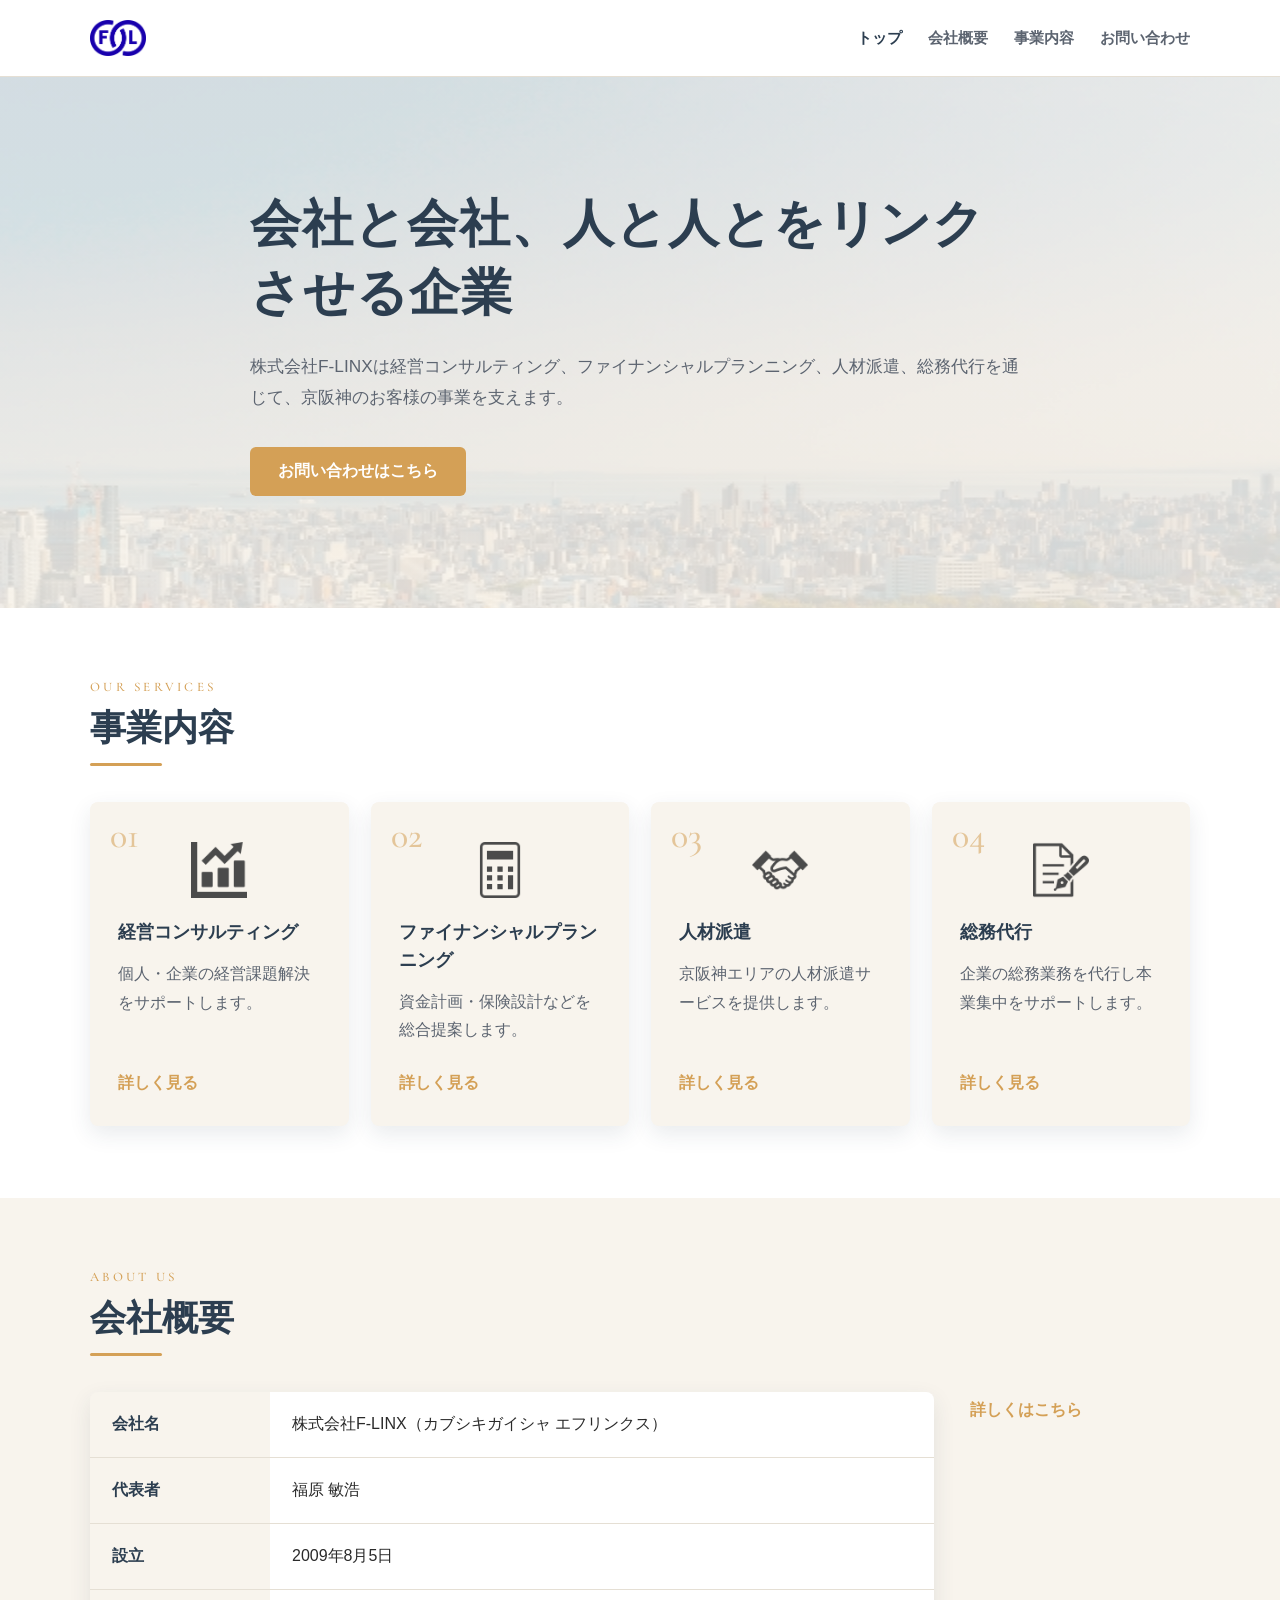
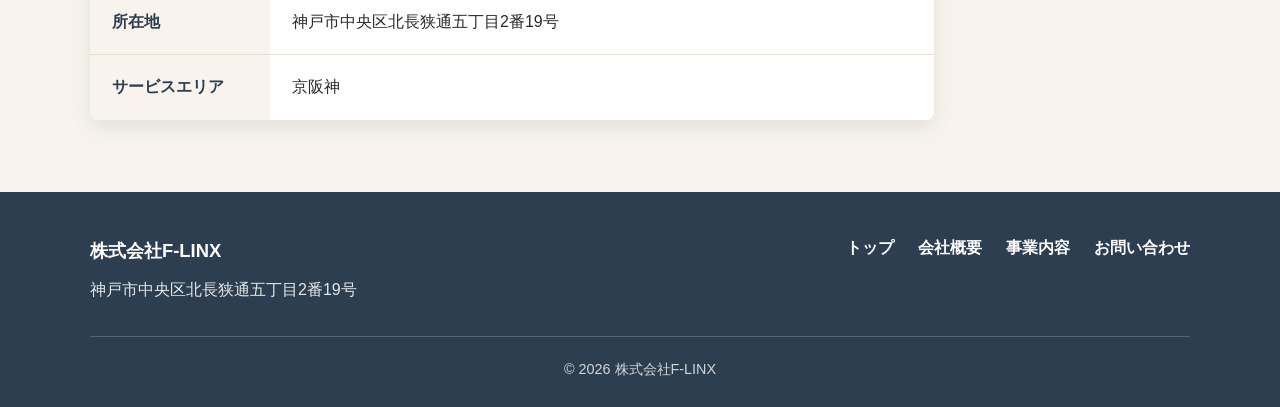
==== index.html @ f8f8fb52 "Update subdomain from tokeisha-realize to weblab-jp" ====
<!DOCTYPE html>
<html lang="ja">
<head>
  <meta charset="UTF-8">
  <meta name="viewport" content="width=device-width, initial-scale=1.0">
  <title>株式会社F-LINX | 会社と会社、人と人とをリンクさせる企業</title>
  <meta name="description" content="株式会社F-LINXは経営コンサルティング、ファイナンシャルプランニング、人材派遣、総務代行を通じて、京阪神のお客様の事業を支えます。">
  <link rel="icon" type="image/png" href="assets/images/rogo1.png">
  <link rel="apple-touch-icon" href="assets/images/rogo1.png">
  <meta property="og:title" content="株式会社F-LINX | 会社と会社、人と人とをリンクさせる企業">
  <meta property="og:description" content="株式会社F-LINXは経営コンサルティング、ファイナンシャルプランニング、人材派遣、総務代行を通じて、京阪神のお客様の事業を支えます。">
  <meta property="og:type" content="website">
  <meta property="og:url" content="https://flinx-corp.weblab-jp.workers.dev/">
  <meta property="og:image" content="assets/images/京阪神_神戸_.jpg">
  <meta property="og:site_name" content="株式会社F-LINX">
  <meta name="twitter:card" content="summary_large_image">
  <meta name="twitter:title" content="株式会社F-LINX | 会社と会社、人と人とをリンクさせる企業">
  <meta name="twitter:description" content="株式会社F-LINXは経営コンサルティング、ファイナンシャルプランニング、人材派遣、総務代行を通じて、京阪神のお客様の事業を支えます。">
  <meta name="twitter:image" content="assets/images/京阪神_神戸_.jpg">
  <link rel="preconnect" href="https://fonts.googleapis.com">
  <link rel="preconnect" href="https://fonts.gstatic.com" crossorigin>
  <link href="https://fonts.googleapis.com/css2?family=Cormorant+Garamond:wght@400;500&family=Noto+Serif+JP:wght@400;500&display=swap" rel="stylesheet">
  <style>
    :root {
      --color-main: #2C3E50;
      --color-accent: #D4A056;
      --color-sub: #F8F4ED;
      --color-text: #2A2A2A;
      --color-muted: #5C6470;
      --color-border: #E5DFD4;
      --color-white: #FFFFFF;
      --shadow-card: 0 8px 22px rgba(44, 62, 80, 0.10);
      --shadow-soft: 0 10px 28px rgba(44, 62, 80, 0.13);
    }

    * {
      box-sizing: border-box;
    }

    body {
      margin: 0;
      color: var(--color-text);
      font-family: "Noto Sans JP", "Hiragino Sans", "Meiryo", sans-serif;
      font-size: 16px;
      line-height: 1.8;
      background: var(--color-white);
    }

    img {
      max-width: 100%;
      vertical-align: middle;
    }

    a {
      color: inherit;
      text-decoration: none;
    }

    .container {
      width: min(100% - 40px, 1100px);
      margin: 0 auto;
    }

    .section {
      padding: 72px 0;
    }

    .card {
      display: flex;
      min-height: 245px;
      flex-direction: column;
      padding: 28px;
      border-radius: 8px;
      background: var(--color-sub);
      box-shadow: var(--shadow-card);
    }

    .btn-primary {
      display: inline-flex;
      align-items: center;
      justify-content: center;
      min-height: 48px;
      padding: 10px 28px;
      border-radius: 6px;
      background: var(--color-accent);
      color: var(--color-white);
      font-weight: 700;
      letter-spacing: 0;
      transition: background-color 0.2s ease;
    }

    .btn-primary:hover {
      background: var(--color-accent);
      filter: brightness(0.92);
    }

    .heading-lg,
    .heading-md {
      margin: 0;
      color: var(--color-main);
      font-weight: 700;
      line-height: 1.35;
    }

    .heading-lg {
      font-size: clamp(2rem, 4vw, 3.25rem);
      letter-spacing: 0.02em;
    }

    .heading-md {
      position: relative;
      margin-bottom: 36px;
      padding-bottom: 14px;
      font-size: clamp(1.6rem, 3vw, 2.25rem);
      letter-spacing: 0;
    }

    .heading-md::after {
      position: absolute;
      bottom: 0;
      left: 0;
      width: 72px;
      height: 3px;
      border-radius: 999px;
      background: var(--color-accent);
      content: "";
    }

    .section-label {
      margin: 0 0 8px;
      color: var(--color-accent);
      font-family: "Cormorant Garamond", "Noto Serif JP", serif;
      font-size: 13px;
      font-weight: 500;
      letter-spacing: 0.25em;
      line-height: 1.2;
      text-transform: uppercase;
    }

    .site-header {
      position: sticky;
      z-index: 20;
      top: 0;
      border-bottom: 1px solid var(--color-border);
      background: rgba(255, 255, 255, 0.96);
    }

    .header-inner {
      display: flex;
      min-height: 76px;
      align-items: center;
      justify-content: space-between;
      gap: 32px;
    }

    .logo-link {
      display: inline-flex;
      align-items: center;
      min-width: 120px;
    }

    .logo-image {
      width: auto;
      height: 36px;
    }

    .site-nav {
      display: flex;
      align-items: center;
      gap: 26px;
      color: var(--color-muted);
      font-size: 0.95rem;
      font-weight: 700;
    }

    .site-nav a {
      padding: 8px 0;
    }

    .site-nav a:hover,
    .site-nav a[aria-current="page"] {
      color: var(--color-main);
    }

    .hero {
      position: relative;
      overflow: hidden;
      padding: 112px 0;
      background:
        linear-gradient(rgba(248, 244, 237, 0.85), rgba(248, 244, 237, 0.85)),
        url("assets/images/京阪神_神戸_.jpg") center / cover no-repeat;
    }

    .hero-inner {
      position: relative;
      z-index: 1;
      max-width: 780px;
    }

    .hero-text {
      margin: 24px 0 34px;
      color: var(--color-muted);
      font-size: 1.08rem;
    }

    .services-grid {
      display: grid;
      grid-template-columns: repeat(4, 1fr);
      gap: 22px;
    }

    .service-icon {
      width: auto;
      height: 56px;
      margin: 12px auto 20px;
      object-fit: contain;
    }

    .services-grid .card {
      position: relative;
    }

    .service-number {
      position: absolute;
      top: 16px;
      left: 20px;
      color: var(--color-accent);
      font-family: "Cormorant Garamond", serif;
      font-size: 36px;
      font-weight: 500;
      line-height: 1;
      opacity: 0.55;
      pointer-events: none;
    }

    .service-title {
      margin: 0 0 14px;
      color: var(--color-main);
      font-size: 1.15rem;
      line-height: 1.5;
    }

    .service-text {
      margin: 0 0 24px;
      color: var(--color-muted);
    }

    .card-link {
      margin-top: auto;
      color: var(--color-accent);
      font-weight: 700;
    }

    .card-link:hover {
      text-decoration: underline;
      text-underline-offset: 4px;
    }

    .company-layout {
      display: grid;
      grid-template-columns: minmax(0, 1fr) 220px;
      gap: 36px;
      align-items: start;
    }

    .company-table {
      width: 100%;
      border-collapse: collapse;
      overflow: hidden;
      border-radius: 8px;
      box-shadow: var(--shadow-card);
    }

    .company-table th,
    .company-table td {
      padding: 18px 22px;
      border-bottom: 1px solid var(--color-border);
      text-align: left;
      vertical-align: top;
    }

    .company-table th {
      width: 180px;
      background: var(--color-sub);
      color: var(--color-main);
      font-weight: 700;
    }

    .company-table td {
      background: var(--color-white);
    }

    .company-table tr:last-child th,
    .company-table tr:last-child td {
      border-bottom: 0;
    }

    .company-link-wrap {
      padding-top: 4px;
    }

    #company {
      background: var(--color-sub);
    }

    .text-link {
      display: inline-flex;
      align-items: center;
      color: var(--color-accent);
      font-weight: 700;
    }

    .text-link:hover {
      text-decoration: underline;
      text-underline-offset: 4px;
    }

    .site-footer {
      padding: 42px 0 24px;
      background: var(--color-main);
      color: var(--color-white);
    }

    .footer-inner {
      display: grid;
      grid-template-columns: minmax(0, 1fr) auto;
      gap: 32px;
      align-items: start;
    }

    .footer-company {
      margin: 0 0 8px;
      font-size: 1.15rem;
      font-weight: 700;
    }

    .footer-info {
      margin: 0;
      color: rgba(255, 255, 255, 0.88);
      line-height: 1.9;
    }

    .footer-nav {
      display: flex;
      flex-wrap: wrap;
      gap: 16px 24px;
      font-weight: 700;
    }

    .footer-nav a:hover {
      text-decoration: underline;
      text-underline-offset: 4px;
    }

    .copyright {
      margin: 30px 0 0;
      padding-top: 20px;
      border-top: 1px solid rgba(255, 255, 255, 0.2);
      color: rgba(255, 255, 255, 0.78);
      font-size: 0.9rem;
      text-align: center;
    }

    .reveal {
      opacity: 0;
      transform: translateY(24px);
      transition: opacity 0.7s cubic-bezier(0.22, 1, 0.36, 1), transform 0.7s cubic-bezier(0.22, 1, 0.36, 1);
    }

    .reveal.is-visible {
      opacity: 1;
      transform: translateY(0);
    }

    @media (prefers-reduced-motion: reduce) {
      .card,
      .reveal {
        transition: none;
      }

      .reveal {
        opacity: 1;
        transform: none;
      }
    }

    @media (max-width: 900px) {
      .services-grid {
        grid-template-columns: repeat(2, 1fr);
      }
    }

    @media (max-width: 768px) {
      .container {
        width: min(100% - 28px, 1100px);
      }

      .section {
        padding: 56px 0;
      }

      .header-inner {
        min-height: auto;
        flex-direction: column;
        align-items: flex-start;
        gap: 12px;
        padding: 14px 0;
      }

      .site-nav {
        width: 100%;
        flex-direction: column;
        align-items: flex-start;
        gap: 4px;
        padding-top: 10px;
        border-top: 1px solid var(--color-border);
      }

      .site-nav a {
        width: 100%;
        padding: 6px 0;
      }

      .hero {
        padding: 64px 0;
      }

      .services-grid,
      .company-layout,
      .footer-inner {
        grid-template-columns: 1fr;
      }

      .card {
        min-height: auto;
      }

      .company-table th,
      .company-table td {
        display: block;
        width: 100%;
        padding: 14px 16px;
      }

      .company-table th {
        border-bottom: 0;
      }

      .company-table td {
        border-bottom: 1px solid var(--color-border);
      }

      .footer-nav {
        gap: 10px 18px;
      }
    }
  </style>
</head>
<body>
  <header class="site-header">
    <div class="container header-inner">
      <a class="logo-link" href="index.html" aria-label="株式会社F-LINX トップページ">
        <img class="logo-image" src="assets/images/rogo1.png" alt="株式会社F-LINX">
      </a>
      <nav class="site-nav" aria-label="主要ナビゲーション">
        <a href="index.html" aria-current="page">トップ</a>
        <a href="about.html">会社概要</a>
        <a href="services.html">事業内容</a>
        <a href="contact.html">お問い合わせ</a>
      </nav>
    </div>
  </header>

  <main>
    <section class="hero reveal">
      <div class="container hero-inner">
        <h1 class="heading-lg">会社と会社、人と人とをリンクさせる企業</h1>
        <p class="hero-text">
          株式会社F-LINXは経営コンサルティング、ファイナンシャルプランニング、人材派遣、総務代行を通じて、京阪神のお客様の事業を支えます。
        </p>
        <a class="btn-primary" href="contact.html">お問い合わせはこちら</a>
      </div>
    </section>

    <section class="section reveal" id="services">
      <div class="container">
        <p class="section-label">OUR SERVICES</p>
        <h2 class="heading-md">事業内容</h2>
        <div class="services-grid">
          <article class="card reveal">
            <span class="service-number" aria-hidden="true">01</span>
            <img class="service-icon" src="assets/images/折れ線と棒グラフのアイコン素材_.png" alt="経営コンサルティング">
            <h3 class="service-title">経営コンサルティング</h3>
            <p class="service-text">個人・企業の経営課題解決をサポートします。</p>
            <a class="card-link" href="services.html">詳しく見る</a>
          </article>
          <article class="card reveal">
            <span class="service-number" aria-hidden="true">02</span>
            <img class="service-icon" src="assets/images/オススメ電卓アイコン.png" alt="ファイナンシャルプランニング">
            <h3 class="service-title">ファイナンシャルプランニング</h3>
            <p class="service-text">資金計画・保険設計などを総合提案します。</p>
            <a class="card-link" href="services.html">詳しく見る</a>
          </article>
          <article class="card reveal">
            <span class="service-number" aria-hidden="true">03</span>
            <img class="service-icon" src="assets/images/フリーの握手アイコン.png" alt="人材派遣">
            <h3 class="service-title">人材派遣</h3>
            <p class="service-text">京阪神エリアの人材派遣サービスを提供します。</p>
            <a class="card-link" href="services.html">詳しく見る</a>
          </article>
          <article class="card reveal">
            <span class="service-number" aria-hidden="true">04</span>
            <img class="service-icon" src="assets/images/ペン付きの書類アイコン.png" alt="総務代行">
            <h3 class="service-title">総務代行</h3>
            <p class="service-text">企業の総務業務を代行し本業集中をサポートします。</p>
            <a class="card-link" href="services.html">詳しく見る</a>
          </article>
        </div>
      </div>
    </section>

    <section class="section reveal" id="company">
      <div class="container">
        <p class="section-label">ABOUT US</p>
        <h2 class="heading-md">会社概要</h2>
        <div class="company-layout">
          <table class="company-table reveal">
            <tbody>
              <tr>
                <th scope="row">会社名</th>
                <td>株式会社F-LINX（カブシキガイシャ エフリンクス）</td>
              </tr>
              <tr>
                <th scope="row">代表者</th>
                <td>福原 敏浩</td>
              </tr>
              <tr>
                <th scope="row">設立</th>
                <td>2009年8月5日</td>
              </tr>
              <tr>
                <th scope="row">所在地</th>
                <td>神戸市中央区北長狭通五丁目2番19号</td>
              </tr>
              <tr>
                <th scope="row">サービスエリア</th>
                <td>京阪神</td>
              </tr>
            </tbody>
          </table>
          <div class="company-link-wrap reveal">
            <a class="text-link" href="about.html">詳しくはこちら</a>
          </div>
        </div>
      </div>
    </section>
  </main>

  <footer class="site-footer">
    <div class="container">
      <div class="footer-inner">
        <div>
          <p class="footer-company">株式会社F-LINX</p>
          <p class="footer-info">神戸市中央区北長狭通五丁目2番19号</p>
        </div>
        <nav class="footer-nav" aria-label="フッターナビゲーション">
          <a href="index.html">トップ</a>
          <a href="about.html">会社概要</a>
          <a href="services.html">事業内容</a>
          <a href="contact.html">お問い合わせ</a>
        </nav>
      </div>
      <p class="copyright">&copy; 2026 株式会社F-LINX</p>
    </div>
  </footer>
  <script>
    const revealTargets = document.querySelectorAll(".reveal");

    if ("IntersectionObserver" in window) {
      const observer = new IntersectionObserver((entries) => {
        entries.forEach((entry) => {
          if (entry.isIntersecting) {
            entry.target.classList.add("is-visible");
            observer.unobserve(entry.target);
          }
        });
      }, { threshold: 0.16 });

      revealTargets.forEach((target) => observer.observe(target));
    } else {
      revealTargets.forEach((target) => target.classList.add("is-visible"));
    }
  </script>
</body>
</html>
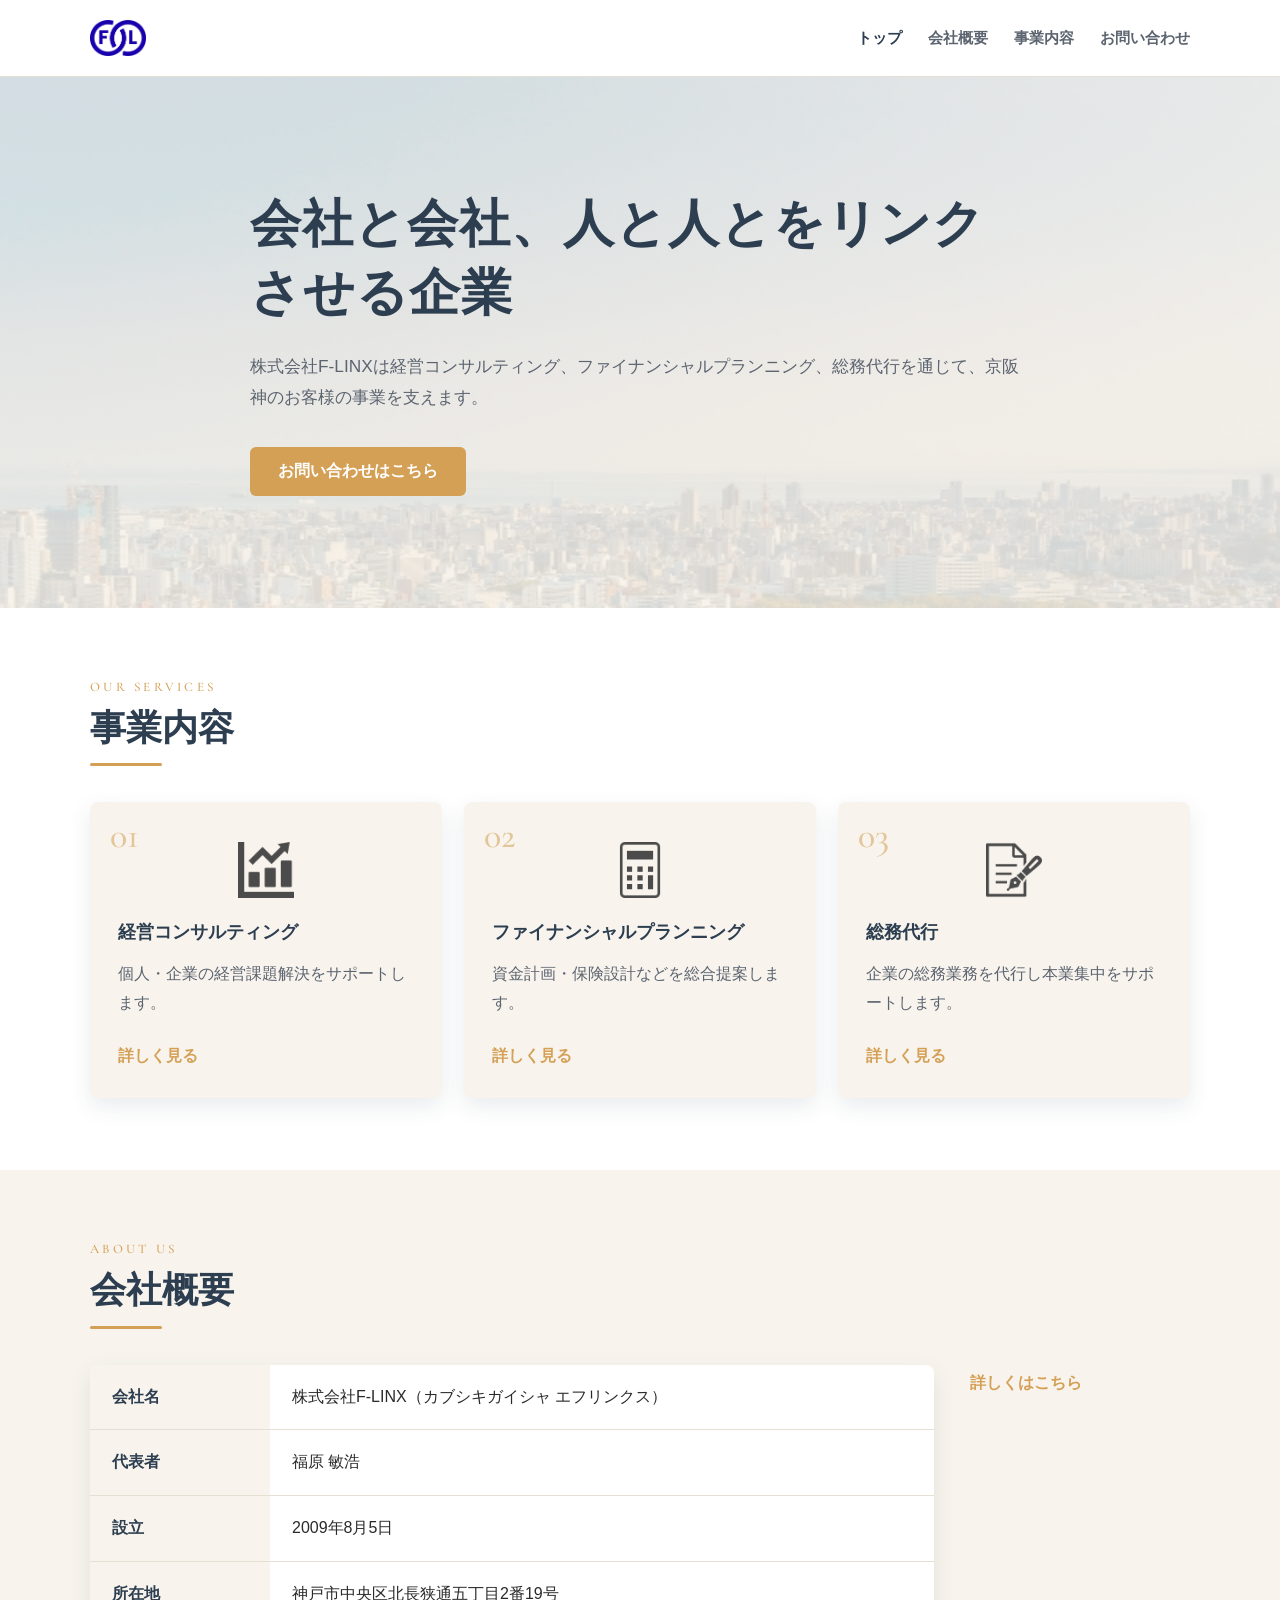
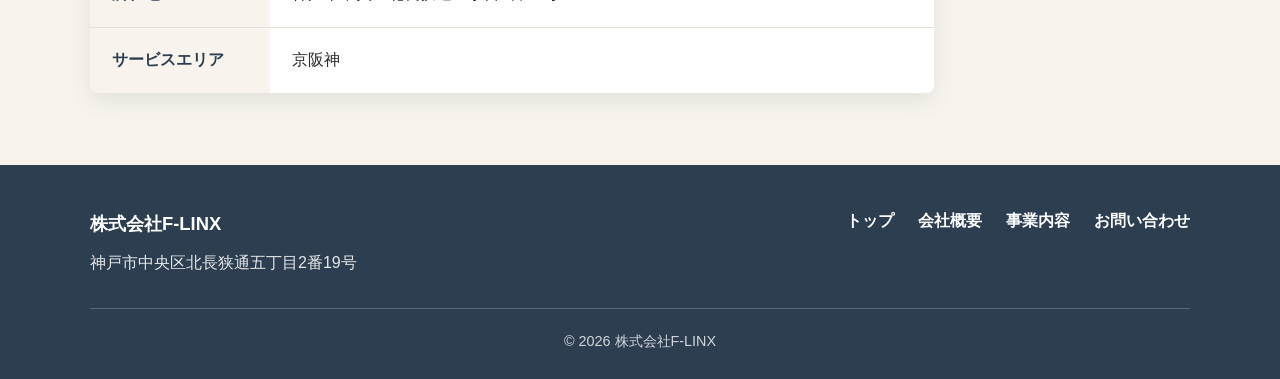
==== commit 4afe1821: "Remove staffing service from all pages and assets" ====
--- a/index.html
+++ b/index.html
@@ -4,18 +4,18 @@
   <meta charset="UTF-8">
   <meta name="viewport" content="width=device-width, initial-scale=1.0">
   <title>株式会社F-LINX | 会社と会社、人と人とをリンクさせる企業</title>
-  <meta name="description" content="株式会社F-LINXは経営コンサルティング、ファイナンシャルプランニング、人材派遣、総務代行を通じて、京阪神のお客様の事業を支えます。">
+  <meta name="description" content="株式会社F-LINXは経営コンサルティング、ファイナンシャルプランニング、総務代行を通じて、京阪神のお客様の事業を支えます。">
   <link rel="icon" type="image/png" href="assets/images/rogo1.png">
   <link rel="apple-touch-icon" href="assets/images/rogo1.png">
   <meta property="og:title" content="株式会社F-LINX | 会社と会社、人と人とをリンクさせる企業">
-  <meta property="og:description" content="株式会社F-LINXは経営コンサルティング、ファイナンシャルプランニング、人材派遣、総務代行を通じて、京阪神のお客様の事業を支えます。">
+  <meta property="og:description" content="株式会社F-LINXは経営コンサルティング、ファイナンシャルプランニング、総務代行を通じて、京阪神のお客様の事業を支えます。">
   <meta property="og:type" content="website">
   <meta property="og:url" content="https://flinx-corp.weblab-jp.workers.dev/">
   <meta property="og:image" content="assets/images/京阪神_神戸_.jpg">
   <meta property="og:site_name" content="株式会社F-LINX">
   <meta name="twitter:card" content="summary_large_image">
   <meta name="twitter:title" content="株式会社F-LINX | 会社と会社、人と人とをリンクさせる企業">
-  <meta name="twitter:description" content="株式会社F-LINXは経営コンサルティング、ファイナンシャルプランニング、人材派遣、総務代行を通じて、京阪神のお客様の事業を支えます。">
+  <meta name="twitter:description" content="株式会社F-LINXは経営コンサルティング、ファイナンシャルプランニング、総務代行を通じて、京阪神のお客様の事業を支えます。">
   <meta name="twitter:image" content="assets/images/京阪神_神戸_.jpg">
   <link rel="preconnect" href="https://fonts.googleapis.com">
   <link rel="preconnect" href="https://fonts.gstatic.com" crossorigin>
@@ -37,6 +37,10 @@
       box-sizing: border-box;
     }
 
+    html {
+      scroll-padding-top: 90px;
+    }
+
     body {
       margin: 0;
       color: var(--color-text);
@@ -205,7 +209,7 @@
 
     .services-grid {
       display: grid;
-      grid-template-columns: repeat(4, 1fr);
+      grid-template-columns: repeat(3, 1fr);
       gap: 22px;
     }
 
@@ -391,6 +395,10 @@
     }
 
     @media (max-width: 768px) {
+      html {
+        scroll-padding-top: 110px;
+      }
+
       .container {
         width: min(100% - 28px, 1100px);
       }
@@ -400,25 +408,41 @@
       }
 
       .header-inner {
-        min-height: auto;
-        flex-direction: column;
-        align-items: flex-start;
+        min-height: 56px;
+        padding: 10px 0;
+        align-items: center;
+        flex-direction: row;
+        justify-content: space-between;
+        gap: 10px;
+      }
+
+      .logo-image {
+        height: 30px;
+      }
+
+      .site-nav {
+        width: auto;
+        max-width: calc(100% - 54px);
+        flex-direction: row;
+        align-items: center;
+        flex-wrap: nowrap;
         gap: 12px;
-        padding: 14px 0;
-      }
-
-      .site-nav {
-        width: 100%;
-        flex-direction: column;
-        align-items: flex-start;
-        gap: 4px;
-        padding-top: 10px;
-        border-top: 1px solid var(--color-border);
+        overflow-x: auto;
+        white-space: nowrap;
+        font-size: 12px;
+        scrollbar-width: none;
+        -ms-overflow-style: none;
+      }
+
+      .site-nav::-webkit-scrollbar {
+        display: none;
       }
 
       .site-nav a {
-        width: 100%;
-        padding: 6px 0;
+        flex: 0 0 auto;
+        width: auto;
+        padding: 4px 0;
+        border-top: 0;
       }
 
       .hero {
@@ -476,7 +500,7 @@
       <div class="container hero-inner">
         <h1 class="heading-lg">会社と会社、人と人とをリンクさせる企業</h1>
         <p class="hero-text">
-          株式会社F-LINXは経営コンサルティング、ファイナンシャルプランニング、人材派遣、総務代行を通じて、京阪神のお客様の事業を支えます。
+          株式会社F-LINXは経営コンサルティング、ファイナンシャルプランニング、総務代行を通じて、京阪神のお客様の事業を支えます。
         </p>
         <a class="btn-primary" href="contact.html">お問い合わせはこちら</a>
       </div>
@@ -492,28 +516,21 @@
             <img class="service-icon" src="assets/images/折れ線と棒グラフのアイコン素材_.png" alt="経営コンサルティング">
             <h3 class="service-title">経営コンサルティング</h3>
             <p class="service-text">個人・企業の経営課題解決をサポートします。</p>
-            <a class="card-link" href="services.html">詳しく見る</a>
+            <a class="card-link" href="services.html#management-consulting">詳しく見る</a>
           </article>
           <article class="card reveal">
             <span class="service-number" aria-hidden="true">02</span>
             <img class="service-icon" src="assets/images/オススメ電卓アイコン.png" alt="ファイナンシャルプランニング">
             <h3 class="service-title">ファイナンシャルプランニング</h3>
             <p class="service-text">資金計画・保険設計などを総合提案します。</p>
-            <a class="card-link" href="services.html">詳しく見る</a>
+            <a class="card-link" href="services.html#financial-planning">詳しく見る</a>
           </article>
           <article class="card reveal">
             <span class="service-number" aria-hidden="true">03</span>
-            <img class="service-icon" src="assets/images/フリーの握手アイコン.png" alt="人材派遣">
-            <h3 class="service-title">人材派遣</h3>
-            <p class="service-text">京阪神エリアの人材派遣サービスを提供します。</p>
-            <a class="card-link" href="services.html">詳しく見る</a>
-          </article>
-          <article class="card reveal">
-            <span class="service-number" aria-hidden="true">04</span>
             <img class="service-icon" src="assets/images/ペン付きの書類アイコン.png" alt="総務代行">
             <h3 class="service-title">総務代行</h3>
             <p class="service-text">企業の総務業務を代行し本業集中をサポートします。</p>
-            <a class="card-link" href="services.html">詳しく見る</a>
+            <a class="card-link" href="services.html#back-office">詳しく見る</a>
           </article>
         </div>
       </div>
